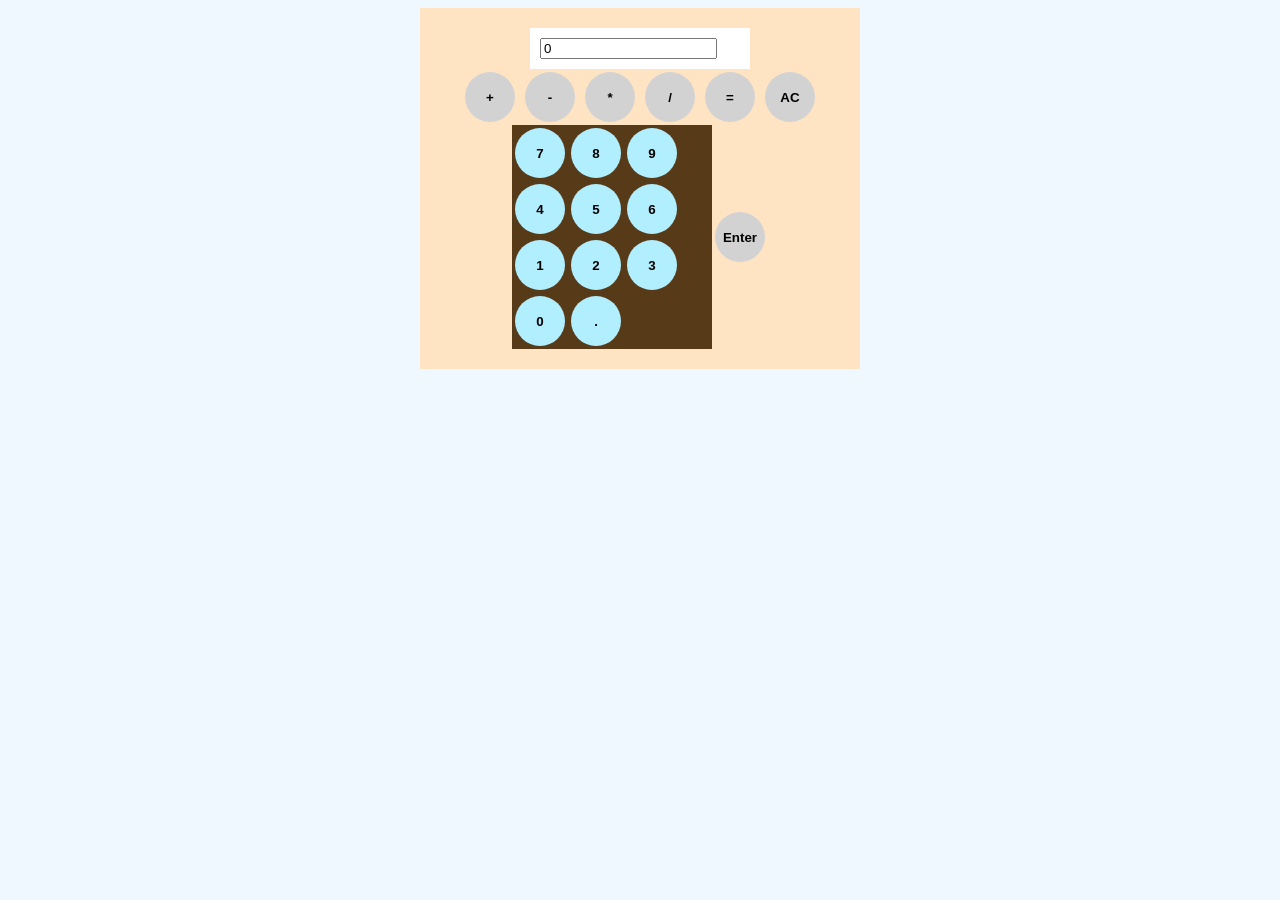
==== calculator.html @ 24fb9b64 "Adding js, html, and css files." ====
<!DOCTYPE html>
<html lang="en">
<head>
    <meta charset="UTF-8">
    <meta name="viewport" content="width=device-width, initial-scale=1.0">
    <title>Calculator</title>
    <script src="./calc.js" defer></script>
    <link rel="stylesheet" href="./styles.css">
</head>
<body>
<div id="main-container">
    <div id="calc-display">
        <input value="0">
    </div>
    <div id="math-buttons" class="functions">
        <button id="func-button">+</button>
        <button id="func-button">-</button>
        <button id="func-button">*</button>
        <button id="func-button">/</button>
        <button id="func-button">=</button>
        <button id="func-button">AC</button>
    </div>
    <div id='num-buttons'>
        <button id="num">7</button>
        <button id="num">8</button>
        <button id="num">9</button><br>
        <button id="num">4</button>
        <button id="num">5</button>
        <button id="num">6</button><br>
        <button id="num">1</button>
        <button id="num">2</button>
        <button id="num">3</button><br>
        <button id="num">0</button>
        <button id="num">.</button>
    </div>
    <div id="enter">
        <button id="func-button">Enter</button>
    </div>
</div>
    
</body>
</html>
---- styles.css ----
body {
    background-color: aliceblue;
}

button {
    font-weight: bold;
    width: 50px;
    height: 50px;
    background-color: rgb(177, 239, 255);
    border: none;
    border-radius: 50%;
    margin: 3px;
    align-content: center;
}

button:hover {
    cursor: pointer;
    background-color: azure;
}

#func-button {
    background-color: rgb(210, 210, 210);
}

#func-button:hover {
    background-color: rgb(32, 32, 32);
    color: #fff;
}

#main-container {
    max-width: 400px;
    margin-left: auto;
    margin-right: auto;
    padding: 20px;
    display: flex;
    flex-direction: row;
    flex-wrap: wrap;
    justify-content: center;
    align-items: center;
    background-color: bisque;
}

#calc-display {
    width: 200px;
    margin-left: auto;
    margin-right: auto;
    padding: 10px;
    background-color: white;
    font-size: 14px;
}

#num-buttons {
    width: 200px;
    display: flex;
    flex-direction: row;
    flex-wrap: wrap;
    background-color: rgb(87, 59, 25);
}
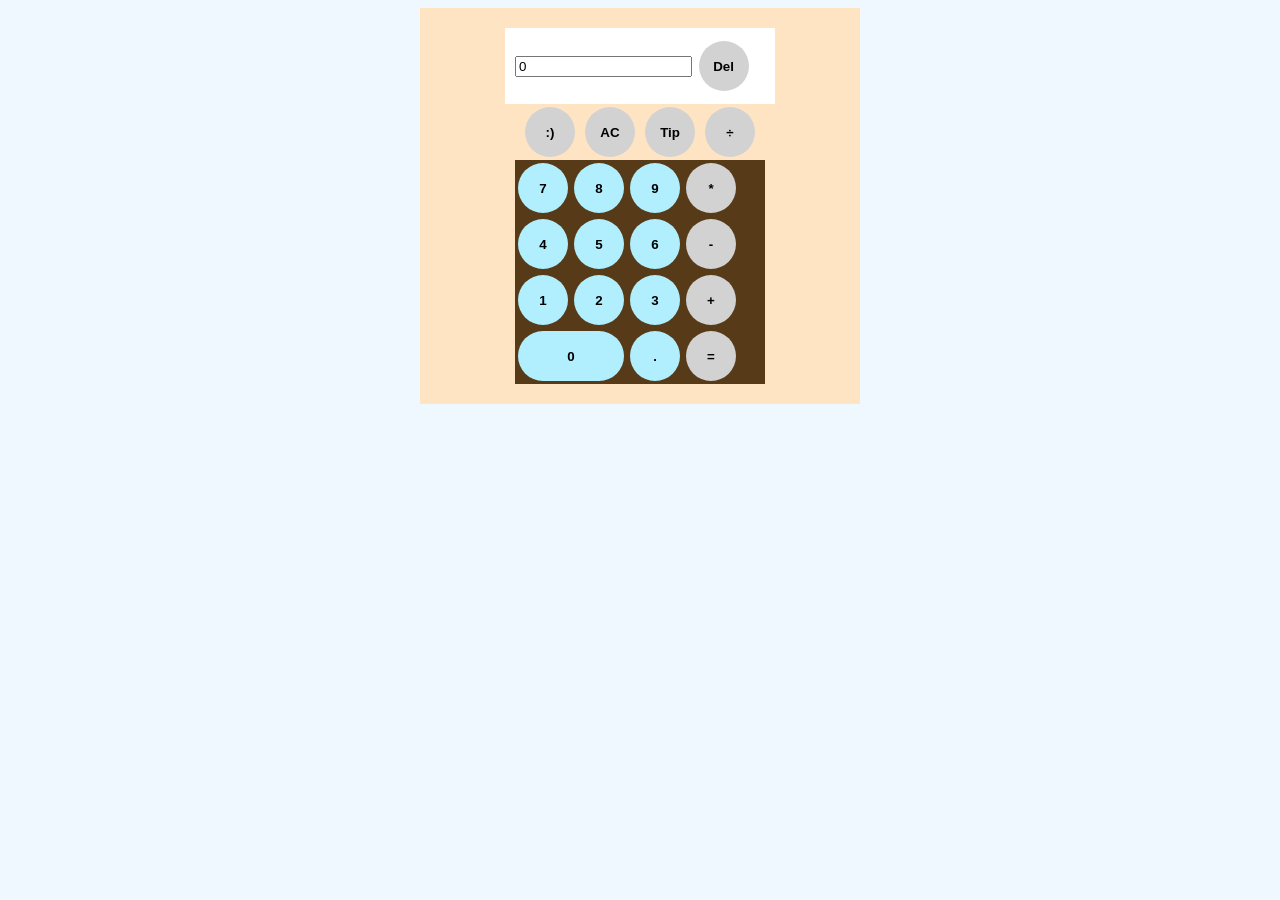
==== commit 542fd040: "Adding functionality to buttons" ====
--- a/calculator.html
+++ b/calculator.html
@@ -10,31 +10,32 @@
 <body>
 <div id="main-container">
     <div id="calc-display">
-        <input value="0">
+        <input id="calcDisplay" value="0">
+        <button id="func-button">Del</button>
     </div>
     <div id="math-buttons" class="functions">
-        <button id="func-button">+</button>
-        <button id="func-button">-</button>
-        <button id="func-button">*</button>
-        <button id="func-button">/</button>
-        <button id="func-button">=</button>
+        <button id="func-button">:)</button>
         <button id="func-button">AC</button>
+        <button id="func-button">Tip</button>
+        <button id="func-button">÷</button>
     </div>
     <div id='num-buttons'>
-        <button id="num">7</button>
-        <button id="num">8</button>
-        <button id="num">9</button><br>
-        <button id="num">4</button>
-        <button id="num">5</button>
-        <button id="num">6</button><br>
-        <button id="num">1</button>
-        <button id="num">2</button>
-        <button id="num">3</button><br>
-        <button id="num">0</button>
-        <button id="num">.</button>
-    </div>
-    <div id="enter">
-        <button id="func-button">Enter</button>
+        <button id="num" onclick="updateDisplay('7')">7</button>
+        <button id="num" onclick="updateDisplay('8')">8</button>
+        <button id="num" onclick="updateDisplay('9')">9</button>
+        <button id="func-button">*</button>
+        <button id="num" onclick="updateDisplay('4')">4</button>
+        <button id="num" onclick="updateDisplay('5')">5</button>
+        <button id="num" onclick="updateDisplay('6')">6</button>
+        <button id="func-button">-</button>
+        <button id="num" onclick="updateDisplay('1')">1</button>
+        <button id="num" onclick="updateDisplay('2')">2</button>
+        <button id="num" onclick="updateDisplay('3')">3</button>
+        <button id="func-button">+</button>
+        <button id="num0" onclick="updateDisplay('0')">0</button>
+        <button id="num" onclick="updateDisplay('.')">.</button>
+        <button id="func-button">=</button>
+
     </div>
 </div>
     
--- a/styles.css
+++ b/styles.css
@@ -16,6 +16,11 @@
 button:hover {
     cursor: pointer;
     background-color: azure;
+}
+
+#num0 {
+    width: 106px;
+    border-radius: 30px;
 }
 
 #func-button {
@@ -41,7 +46,7 @@
 }
 
 #calc-display {
-    width: 200px;
+    width: 250px;
     margin-left: auto;
     margin-right: auto;
     padding: 10px;
@@ -50,7 +55,7 @@
 }
 
 #num-buttons {
-    width: 200px;
+    width: 250px;
     display: flex;
     flex-direction: row;
     flex-wrap: wrap;
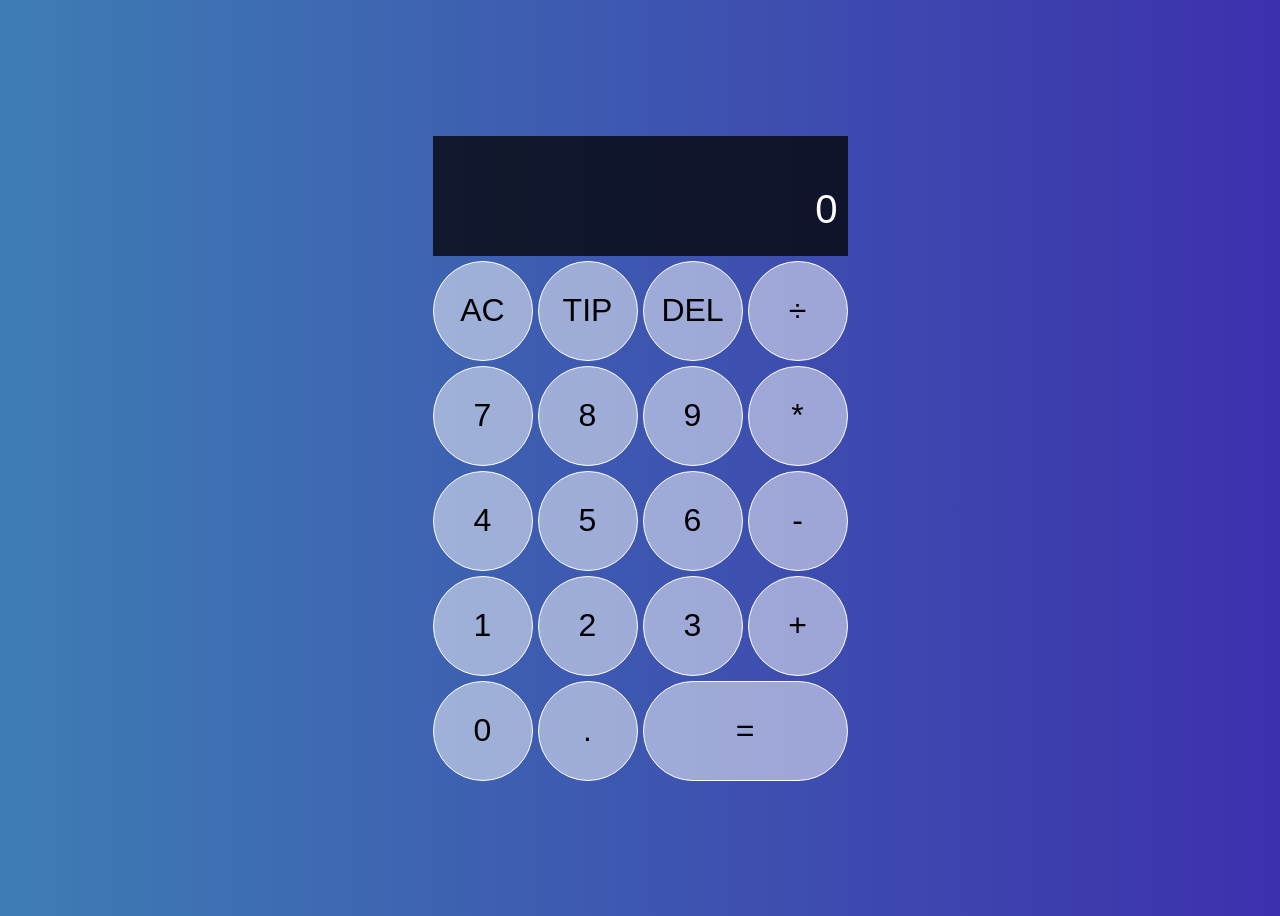
==== commit b8415eaa: "Finish calculator project with guidance from YouTube. Need to rework from scratch." ====
--- a/calculator.html
+++ b/calculator.html
@@ -8,35 +8,31 @@
     <link rel="stylesheet" href="./styles.css">
 </head>
 <body>
-<div id="main-container">
-    <div id="calc-display">
-        <input id="calcDisplay" value="0">
-        <button id="func-button">Del</button>
-    </div>
-    <div id="math-buttons" class="functions">
-        <button id="func-button">:)</button>
-        <button id="func-button">AC</button>
-        <button id="func-button">Tip</button>
-        <button id="func-button">÷</button>
-    </div>
-    <div id='num-buttons'>
-        <button id="num" onclick="updateDisplay('7')">7</button>
-        <button id="num" onclick="updateDisplay('8')">8</button>
-        <button id="num" onclick="updateDisplay('9')">9</button>
-        <button id="func-button">*</button>
-        <button id="num" onclick="updateDisplay('4')">4</button>
-        <button id="num" onclick="updateDisplay('5')">5</button>
-        <button id="num" onclick="updateDisplay('6')">6</button>
-        <button id="func-button">-</button>
-        <button id="num" onclick="updateDisplay('1')">1</button>
-        <button id="num" onclick="updateDisplay('2')">2</button>
-        <button id="num" onclick="updateDisplay('3')">3</button>
-        <button id="func-button">+</button>
-        <button id="num0" onclick="updateDisplay('0')">0</button>
-        <button id="num" onclick="updateDisplay('.')">.</button>
-        <button id="func-button">=</button>
+<div class="calculator-grid">
+    <div class="output">
+        <div data-previous-operand class="previous-operand"></div>
+        <div data-current-operand class="current-operand">0</div>
 
     </div>
+        <button data-all-clear>AC</button>
+        <button data-tip>TIP</button>
+        <button data-delete>DEL</button>
+        <button data-operation>÷</button>
+        <button data-number>7</button>
+        <button data-number>8</button>
+        <button data-number>9</button>
+        <button data-operation>*</button>
+        <button data-number>4</button>
+        <button data-number>5</button>
+        <button data-number>6</button>
+        <button data-operation>-</button>
+        <button data-number>1</button>
+        <button data-number>2</button>
+        <button data-number>3</button>
+        <button data-operation>+</button>
+        <button data-number>0</button>
+        <button data-number>.</button>
+        <button data-equals class="span-two">=</button>
 </div>
     
 </body>
--- a/styles.css
+++ b/styles.css
@@ -1,63 +1,54 @@
 body {
-    background-color: aliceblue;
+    font-family: Gotham Rounded, sans-serif;
+    background: linear-gradient(to right, rgb(62, 125, 180), rgb(61, 48, 173));
 }
 
-button {
-    font-weight: bold;
-    width: 50px;
-    height: 50px;
-    background-color: rgb(177, 239, 255);
-    border: none;
-    border-radius: 50%;
-    margin: 3px;
+.calculator-grid {
+    display: grid;
+    justify-content: center;
     align-content: center;
+    gap: 5px;
+    min-height: 100vh;
+    grid-template-columns: repeat(4, 100px);
+    grid-template-rows: minmax(120px, auto) repeat(5, 100px);
 }
 
-button:hover {
+.calculator-grid > button {
     cursor: pointer;
-    background-color: azure;
+    font-size: 2rem;
+    border: 1px solid white;
+    outline: none;
+    background-color: rgba(255, 255, 255, .5);
+    border-radius: 50px;
 }
 
-#num0 {
-    width: 106px;
-    border-radius: 30px;
+.calculator-grid > button:hover {
+    background-color: rgba(255, 255, 255, .9);
 }
 
-#func-button {
-    background-color: rgb(210, 210, 210);
+.span-two {
+    grid-column: span 2;
 }
 
-#func-button:hover {
-    background-color: rgb(32, 32, 32);
-    color: #fff;
+.output {
+    color: #fefefe;
+    grid-column: 1 / -1;
+    background-color: rgba(0, 0, 0, .75);
+    display: flex;
+    align-items: flex-end;
+    flex-direction: column;
+    justify-content: space-around;
+    padding: 10px;
+    word-wrap: break-word;
+    word-break: break-all;
 }
 
-#main-container {
-    max-width: 400px;
-    margin-left: auto;
-    margin-right: auto;
-    padding: 20px;
-    display: flex;
-    flex-direction: row;
-    flex-wrap: wrap;
-    justify-content: center;
-    align-items: center;
-    background-color: bisque;
+.output .previous-operand {
+    color: rgba(255, 255, 255, .75);
+    font-size: 1.5rem;
 }
 
-#calc-display {
-    width: 250px;
-    margin-left: auto;
-    margin-right: auto;
-    padding: 10px;
-    background-color: white;
-    font-size: 14px;
-}
-
-#num-buttons {
-    width: 250px;
-    display: flex;
-    flex-direction: row;
-    flex-wrap: wrap;
-    background-color: rgb(87, 59, 25);
+.output .current-operand {
+    color: rgba(255, 255, 255, 1);
+    font-size: 2.5rem;
 }
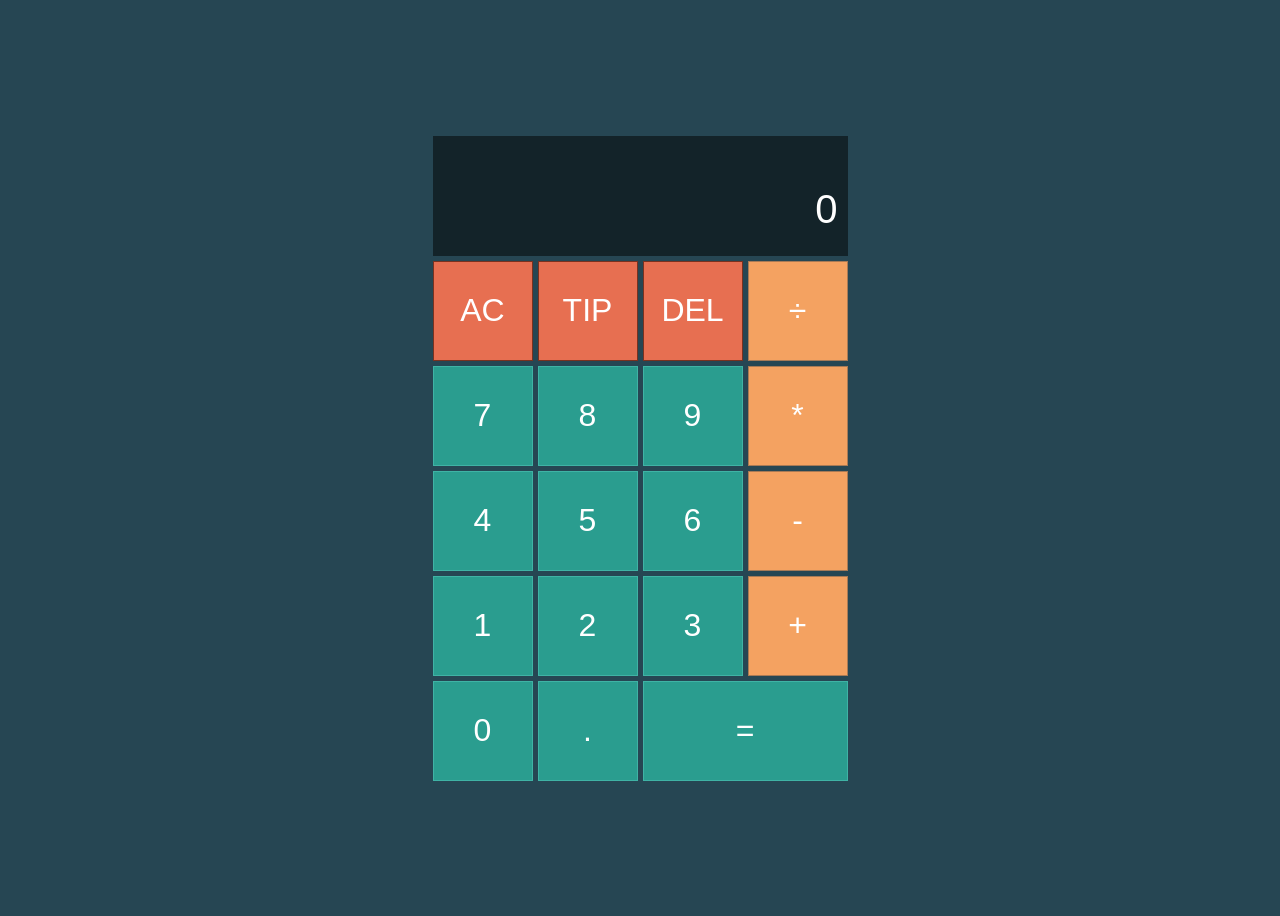
==== commit 9590aa3e: "Updates to JS to make calculator functional and look good" ====
--- a/calculator.html
+++ b/calculator.html
@@ -4,35 +4,34 @@
     <meta charset="UTF-8">
     <meta name="viewport" content="width=device-width, initial-scale=1.0">
     <title>Calculator</title>
-    <script src="./calc.js" defer></script>
-    <link rel="stylesheet" href="./styles.css">
+    <script src="./calculator.js" defer></script>
+    <link rel="stylesheet" href="./style.css">
 </head>
 <body>
 <div class="calculator-grid">
     <div class="output">
-        <div data-previous-operand class="previous-operand"></div>
-        <div data-current-operand class="current-operand">0</div>
-
+        <div class="prev-operand"></div>
+        <div class="curr-operand">0</div>    
     </div>
-        <button data-all-clear>AC</button>
-        <button data-tip>TIP</button>
-        <button data-delete>DEL</button>
-        <button data-operation>÷</button>
-        <button data-number>7</button>
-        <button data-number>8</button>
-        <button data-number>9</button>
-        <button data-operation>*</button>
-        <button data-number>4</button>
-        <button data-number>5</button>
-        <button data-number>6</button>
-        <button data-operation>-</button>
-        <button data-number>1</button>
-        <button data-number>2</button>
-        <button data-number>3</button>
-        <button data-operation>+</button>
-        <button data-number>0</button>
-        <button data-number>.</button>
-        <button data-equals class="span-two">=</button>
+        <button class="all-clear">AC</button>
+        <button class="tip">TIP</button>
+        <button class="delete">DEL</button>
+        <button class="operation">÷</button>
+        <button class="number">7</button>
+        <button class="number">8</button>
+        <button class="number">9</button>
+        <button class="operation">*</button>
+        <button class="number">4</button>
+        <button class="number">5</button>
+        <button class="number">6</button>
+        <button class="operation">-</button>
+        <button class="number">1</button>
+        <button class="number">2</button>
+        <button class="number">3</button>
+        <button class="operation">+</button>
+        <button class="number">0</button>
+        <button class="number">.</button>
+        <button class="equals span-two">=</button>
 </div>
     
 </body>
--- a/style.css
+++ b/style.css
@@ -0,0 +1,67 @@
+body {
+    background-color: #264653;
+    font-family: 'Gill Sans', 'Gill Sans MT', Calibri, 'Trebuchet MS', sans-serif;
+}
+
+.calculator-grid {
+    display: grid;
+    justify-content: center;
+    align-content: center;
+    gap: 5px;
+    min-height: 100vh;
+    grid-template-columns: repeat(4, 100px);
+    grid-template-rows: minmax(120px, auto) repeat(5, 100px);
+}
+
+.calculator-grid > button {
+    font-family: 'Gill Sans', 'Gill Sans MT', Calibri, 'Trebuchet MS', sans-serif;
+    font-size: 2em;
+    color: white;
+    cursor: pointer;
+    background-color: #2a9d8f;
+    border: 1px solid #3fb3a5;
+}
+
+.calculator-grid > button:hover {
+    background-color: rgba(0, 0, 0, .25);
+    border: 1px solid rgba(0, 0, 0, .25);
+    outline: none;
+}
+
+button.operation {
+    border: 1px solid #a87a55;
+    background-color: #f4a261;
+}
+
+button.all-clear, button.delete, button.tip {
+    color: white;
+    background-color: #e76f51;
+    border: 1px solid #7a311f;
+}
+
+.span-two {
+    grid-column: span 2;
+}
+
+.output {
+    color: #fefefe;
+    grid-column: 1 / -1;
+    background-color: rgba(0, 0, 0, .5);
+    display: flex;
+    align-items: flex-end;
+    flex-direction: column;
+    justify-content: space-around;
+    padding: 10px;
+    word-wrap: break-word;
+    word-break: break-all;
+}
+
+.output .prev-operand {
+    color: rgba(255, 255, 255, .65);
+    font-size: 1.5rem;
+}
+
+.output .curr-operand {
+    color: rgba(255, 255, 255, 1);
+    font-size: 2.5rem;
+}
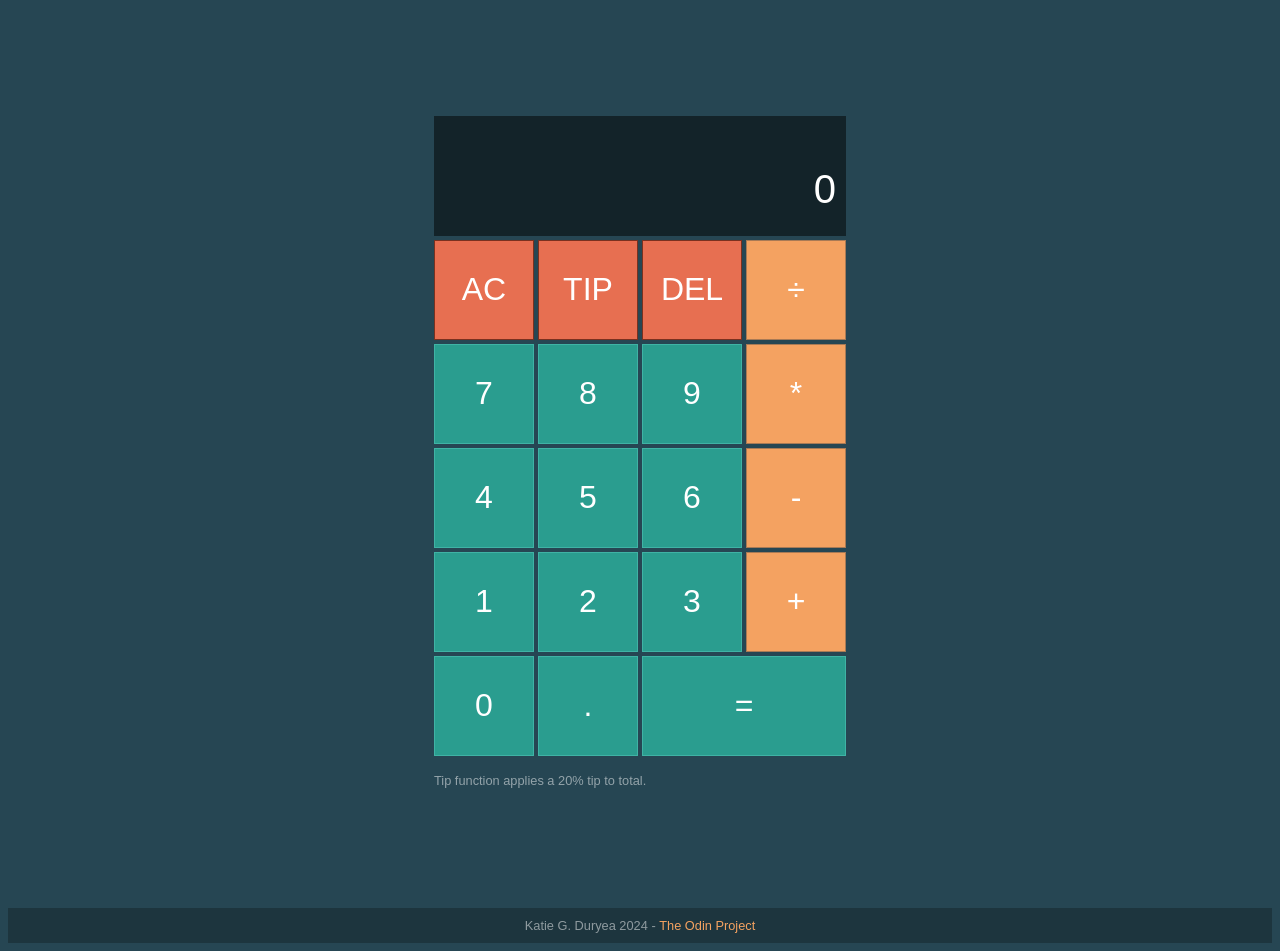
==== commit 083453ae: "Update index.html with new code and interface. Index-old is old version. Fix decimal entry and add f" ====
--- a/calculator.html
+++ b/calculator.html
@@ -32,7 +32,7 @@
         <button class="number">0</button>
         <button class="number">.</button>
         <button class="equals span-two">=</button>
-</div>
-    
+        <p class='span-four'>Tip function applies a 20% tip to total.</p></div>
+<div id ="footer" class="span-four">Katie G. Duryea 2024 -&nbsp;<a href="https://www.theodinproject.com/">The Odin Project</a></div>
 </body>
 </html>
--- a/style.css
+++ b/style.css
@@ -1,13 +1,32 @@
 body {
     background-color: #264653;
     font-family: 'Gill Sans', 'Gill Sans MT', Calibri, 'Trebuchet MS', sans-serif;
+}
+
+a {
+    color: #f4a261;
+    text-decoration: none;
+}
+
+a:hover {
+    color: #e76f51;
+    text-decoration: underline;
+}
+
+#footer {
+    color:rgba(255, 255, 255, .5);
+    background-color: rgba(0, 0, 0, .25);
+    padding: 10px;
+    margin: 0px;
+    display: flex;
+    justify-content: center;
 }
 
 .calculator-grid {
     display: grid;
     justify-content: center;
     align-content: center;
-    gap: 5px;
+    gap: 4px;
     min-height: 100vh;
     grid-template-columns: repeat(4, 100px);
     grid-template-rows: minmax(120px, auto) repeat(5, 100px);
@@ -28,6 +47,12 @@
     outline: none;
 }
 
+.calculator-grid > button:active {
+    background-color: rgba(255, 255, 255, .5);
+    border: 1px solid rgba(255, 255, 255, .5);
+    outline: none;
+}
+
 button.operation {
     border: 1px solid #a87a55;
     background-color: #f4a261;
@@ -41,6 +66,12 @@
 
 .span-two {
     grid-column: span 2;
+}
+
+.span-four {
+    grid-column: span 4;
+    color: rgba(255, 255, 255, .5);
+    font-size: .8rem;
 }
 
 .output {
